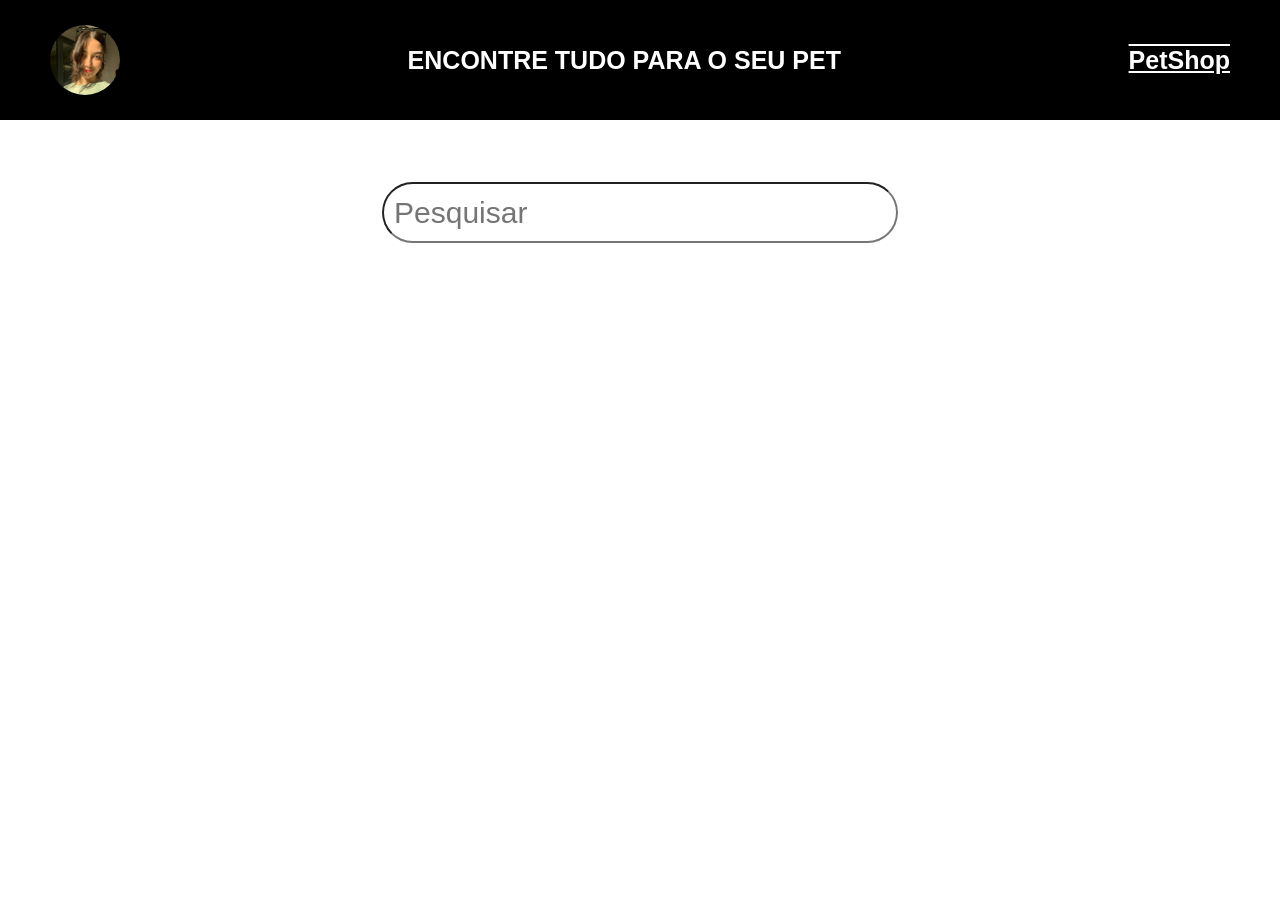
==== Aula 02/index.html @ 1515377b "Aula_02" ====
<!DOCTYPE html>
<html lang="pt-BR">

<head>
    <meta charset="UTF-8">
    <link rel="stylesheet" href="styles.css">
    <meta name="viewport" content="width=device-width, initial-scale=1.0">
    <title>PETSHOP SENAI 🐶</title>
</head>

<body>
    <div id="cabecalho">
        <img src="./Imagens/perfil.png" alt="Não foi possível carregar a imagem">
        <h1>Encontre tudo para o seu pet</h1>
        <p>PetShop</p>
    </div>

    <div class="pesquisa">
        <input type="text" placeholder="Pesquisar">
    </div>


</body>

</html>
---- Aula 02/styles.css ----
body{
    margin: 0px;
}

#cabecalho{
    display: flex;
    justify-content: space-between;
    align-content: center;
    align-items: center;
    background-color: #000000;
    color: #FFFFFF;
    height: 100px;
    padding: 10px 50px 10px 50px;
}

#cabecalho img{
    width: 70px;
    height: 70px;
    border-radius: 100%;
    cursor: pointer;
}

#cabecalho h1{
    font-family: 'Lucida Sans', 'Lucida Sans Regular', 'Lucida Grande', 'Lucida Sans Unicode', Geneva, Verdana, sans-serif;
    font-size: 25px;
    font-weight: bold;
    text-transform: uppercase;
}

#cabecalho p{
    font-family: 'Trebuchet MS', 'Lucida Sans Unicode', 'Lucida Grande', 'Lucida Sans', Arial, sans-serif;
    font-size: 25px;
    font-weight: bold;
    text-decoration: underline overline;
    cursor: pointer;
}

.pesquisa{
    display: flex;
    align-items: center;
    justify-content: center;
    height: 65px;
    padding: 10px;
    margin: 50px 0px 50px 0px;
}

.pesquisa input{
    height: 55px;
    width: 500px;
    border-radius: 50px;
    padding-left: 10px;
    font-size: 30px;
}
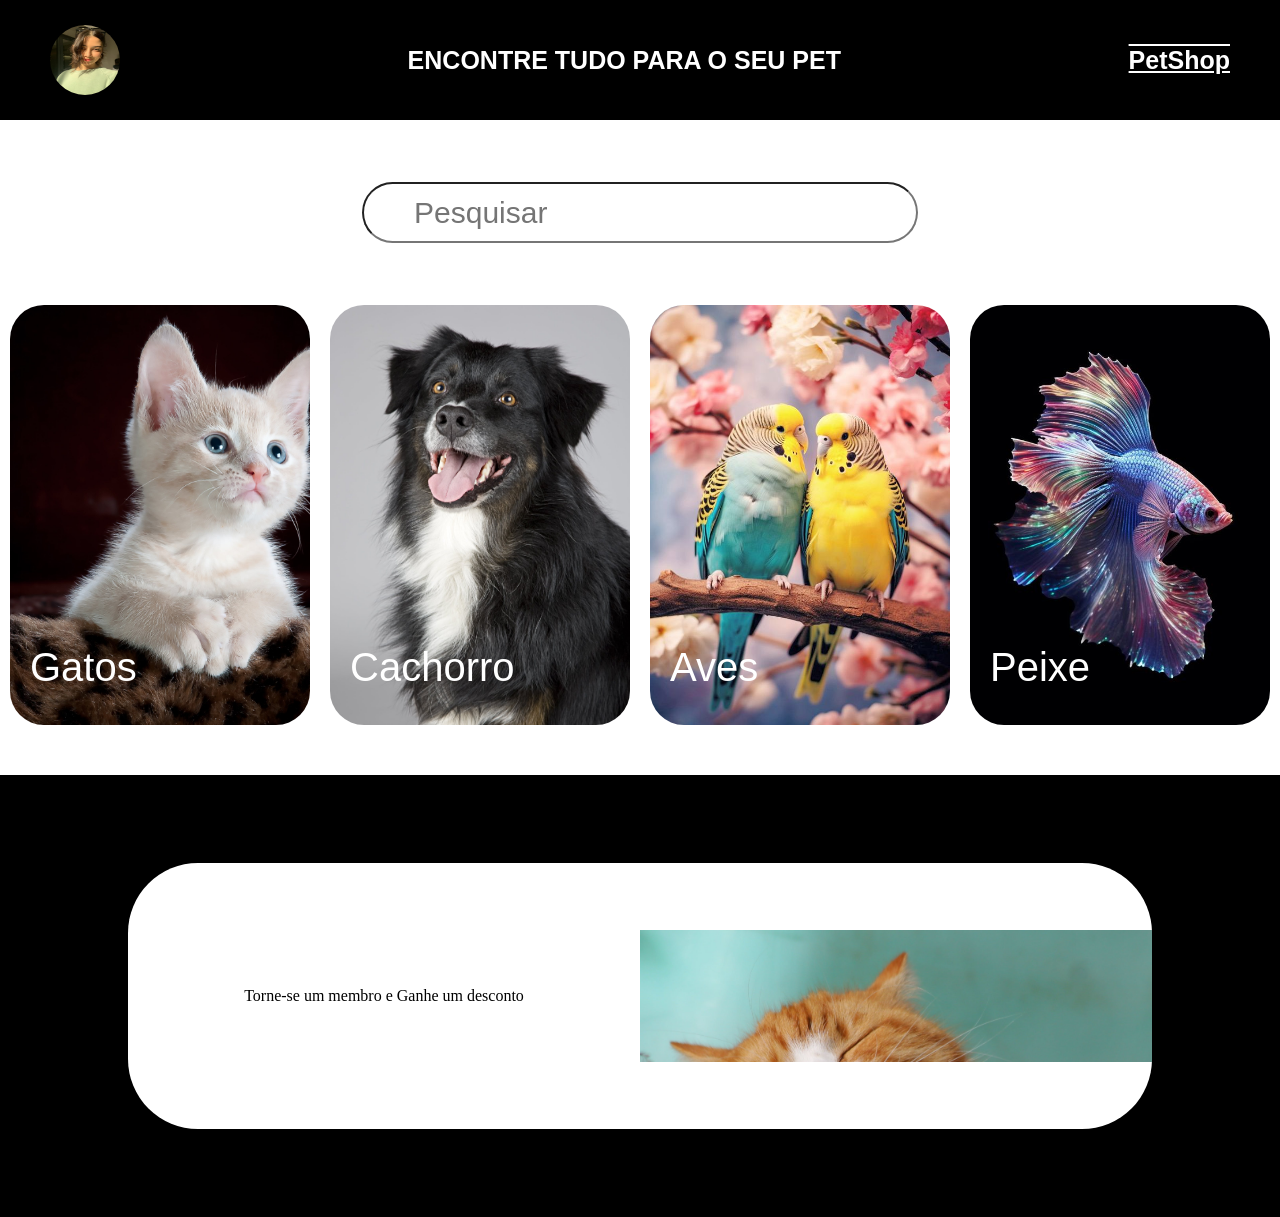
==== commit c7ee869d: "aula 02" ====
--- a/Aula 02/index.html
+++ b/Aula 02/index.html
@@ -1,25 +1,52 @@
-<!DOCTYPE html>
-<html lang="pt-BR">
-
-<head>
-    <meta charset="UTF-8">
-    <link rel="stylesheet" href="styles.css">
-    <meta name="viewport" content="width=device-width, initial-scale=1.0">
-    <title>PETSHOP SENAI 🐶</title>
-</head>
-
-<body>
-    <div id="cabecalho">
-        <img src="./Imagens/perfil.png" alt="Não foi possível carregar a imagem">
-        <h1>Encontre tudo para o seu pet</h1>
-        <p>PetShop</p>
-    </div>
-
-    <div class="pesquisa">
-        <input type="text" placeholder="Pesquisar">
-    </div>
-
-
-</body>
-
+<!DOCTYPE html>
+<html lang="pt-BR">
+
+<head>
+    <meta charset="UTF-8">
+    <link rel="stylesheet" href="styles.css">
+    <meta name="viewport" content="width=device-width, initial-scale=1.0">
+    <title>PETSHOP SENAI 🐶</title>
+</head>
+
+<body>
+    <div id="cabecalho">
+        <img src="./Imagens/perfil.png" alt="Não foi possível carregar a imagem">
+        <h1>Encontre tudo para o seu pet</h1>
+        <p>PetShop</p>
+    </div>
+
+    <div class="pesquisa">
+        <input type="text" placeholder="Pesquisar">
+    </div>
+
+    <div class="card-grupo">
+        <div style="background-image: url(./Imagens/gato.jpg);" class="card-pet">
+            <p>Gatos</p>
+        </div>
+
+        <div style="background-image: url(./Imagens/cachorro.jpg);" class="card-pet">
+            <p>Cachorro</p>
+        </div>
+
+        <div style="background-image: url(./Imagens/aves.png);" class="card-pet">
+            <p>Aves</p>
+        </div>
+
+        <div style="background-image: url(./Imagens/peixe.png);" class="card-pet">
+            <p>Peixe</p>
+        </div>
+    </div>
+
+    <div class="grupo-membros">
+        <div class="card-membros">
+            <div class="card-esquerdo"></div>
+            <p>
+                Torne-se um membro e Ganhe um desconto
+            </p>
+            <div class="card-direito"></div>
+        </div>
+    </div>
+
+</body>
+
 </html>
--- a/Aula 02/styles.css
+++ b/Aula 02/styles.css
@@ -1,53 +1,119 @@
-body{
-    margin: 0px;
-}
-
-#cabecalho{
-    display: flex;
-    justify-content: space-between;
-    align-content: center;
-    align-items: center;
-    background-color: #000000;
-    color: #FFFFFF;
-    height: 100px;
-    padding: 10px 50px 10px 50px;
-}
-
-#cabecalho img{
-    width: 70px;
-    height: 70px;
-    border-radius: 100%;
-    cursor: pointer;
-}
-
-#cabecalho h1{
-    font-family: 'Lucida Sans', 'Lucida Sans Regular', 'Lucida Grande', 'Lucida Sans Unicode', Geneva, Verdana, sans-serif;
-    font-size: 25px;
-    font-weight: bold;
-    text-transform: uppercase;
-}
-
-#cabecalho p{
-    font-family: 'Trebuchet MS', 'Lucida Sans Unicode', 'Lucida Grande', 'Lucida Sans', Arial, sans-serif;
-    font-size: 25px;
-    font-weight: bold;
-    text-decoration: underline overline;
-    cursor: pointer;
-}
-
-.pesquisa{
-    display: flex;
-    align-items: center;
-    justify-content: center;
-    height: 65px;
-    padding: 10px;
-    margin: 50px 0px 50px 0px;
-}
-
-.pesquisa input{
-    height: 55px;
-    width: 500px;
-    border-radius: 50px;
-    padding-left: 10px;
-    font-size: 30px;
-}   +body {
+    margin: 0px;
+}
+
+#cabecalho {
+    display: flex;
+    justify-content: space-between;
+    align-content: center;
+    align-items: center;
+    background-color: #000000;
+    color: #FFFFFF;
+    height: 100px;
+    padding: 10px 50px 10px 50px;
+}
+
+#cabecalho img {
+    width: 70px;
+    height: 70px;
+    border-radius: 100%;
+    cursor: pointer;
+}
+
+#cabecalho h1 {
+    font-family: 'Lucida Sans', 'Lucida Sans Regular', 'Lucida Grande', 'Lucida Sans Unicode', Geneva, Verdana, sans-serif;
+    font-size: 25px;
+    font-weight: bold;
+    text-transform: uppercase;
+}
+
+#cabecalho p {
+    font-family: 'Trebuchet MS', 'Lucida Sans Unicode', 'Lucida Grande', 'Lucida Sans', Arial, sans-serif;
+    font-size: 25px;
+    font-weight: bold;
+    text-decoration: underline overline;
+    cursor: pointer;
+}
+
+.pesquisa {
+    display: flex;
+    align-items: center;
+    justify-content: center;
+    height: 65px;
+    padding: 10px;
+    margin: 50px 0px 50px 0px;
+}
+
+.pesquisa input {
+    height: 55px;
+    width: 500px;
+    border-radius: 50px;
+    padding-left: 50px;
+    font-size: 30px;
+}
+
+
+.titulo-card p {
+    font-family: 'Lucida Sans', 'Lucida Sans Regular', 'Lucida Grande', 'Lucida Sans Unicode', Geneva, Verdana, sans-serif;
+    font-size: 23px;
+    margin: 140px;
+}
+
+.card-grupo {
+    display: flex;
+    justify-content: space-around;
+    margin: 50px 0px 50px 0px;
+}
+
+.card-pet {
+    width: 300px;
+    height: 420px;
+    border-radius: 34px;
+    background-size: cover;
+    transition-duration: 0.1s;
+    transition-delay: 0.1s;
+}
+
+.card-pet:hover {
+    box-shadow: 17px 11px 45px -2px gray;
+    transition-duration: 0.1s;
+    transition-delay: 0.1s;
+}
+
+.card-pet p {
+    font-family: 'Lucida Sans', 'Lucida Sans Regular', 'Lucida Grande', 'Lucida Sans Unicode', Geneva, Verdana, sans-serif;
+    font-size: 40px;
+    color: #FFFFFF;
+    margin-left: 20px;
+    padding-top: 300px;
+}
+
+.grupo-membros {
+    display: flex;
+    align-items: center;
+    justify-content: center;
+    height: 442px;
+    width: 100%;
+    background-color: #000000;
+}
+
+.card-membros {
+    display: flex;
+    justify-content: space-between;
+    align-items: center;
+    height: 60%;
+    width: 80%;
+    background-color: #FFFFFF;
+    border-radius: 70px;
+}
+
+.card-esquerdo {
+    background-color: aqua;
+}
+
+.card-direito {
+    height: 50%;
+    width: 50%;
+    background-image: url(Imagens/gato\ laranja.jpg);
+    background-size: cover;
+}
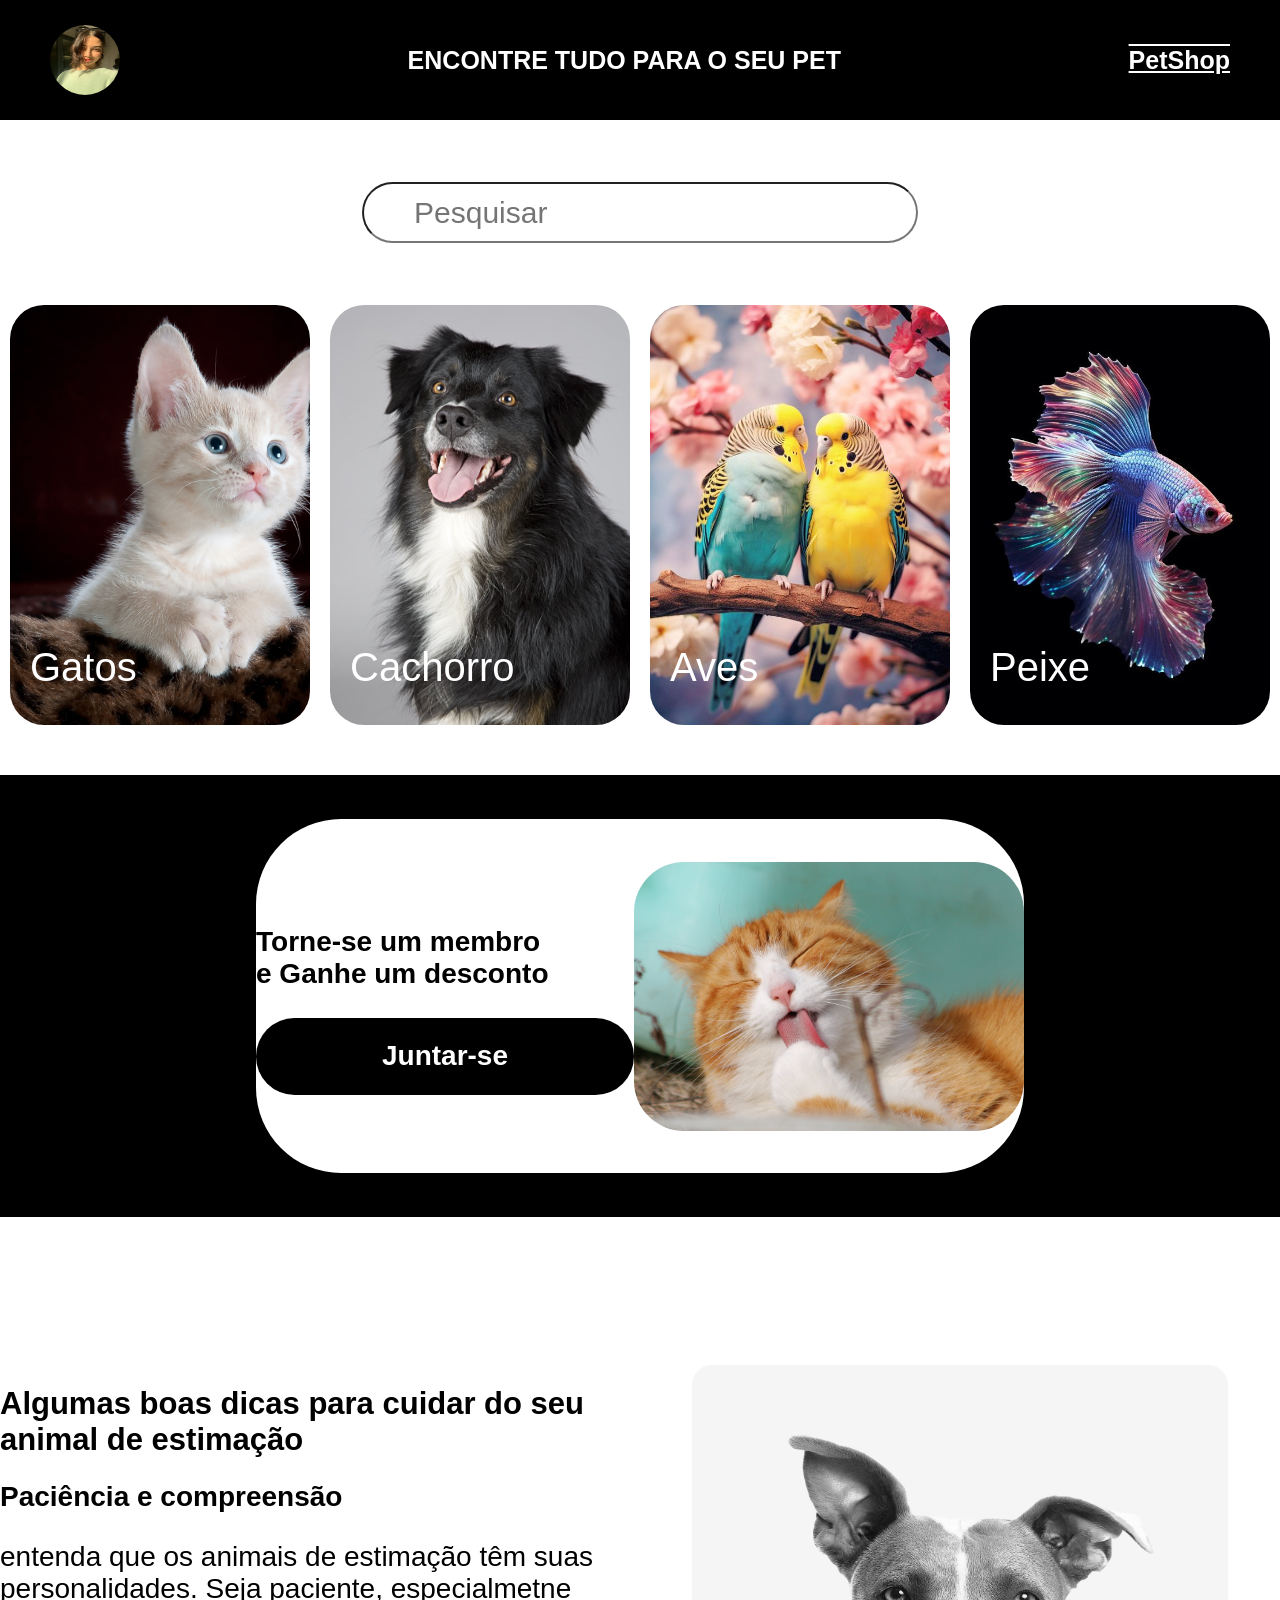
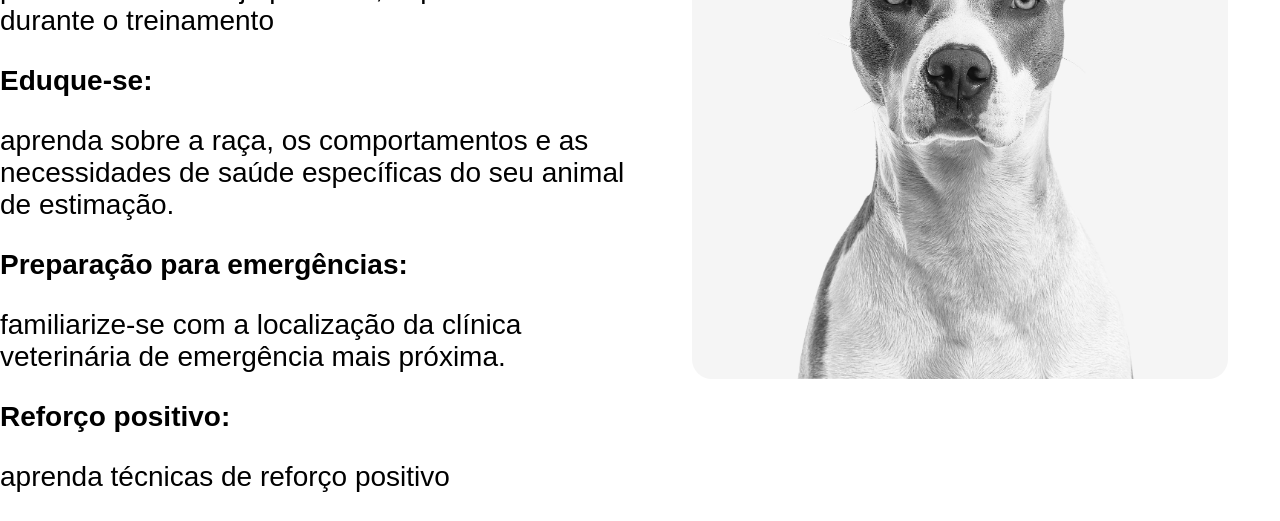
==== commit 5efe59a3: "aula 02" ====
--- a/Aula 02/index.html
+++ b/Aula 02/index.html
@@ -39,11 +39,38 @@
 
     <div class="grupo-membros">
         <div class="card-membros">
-            <div class="card-esquerdo"></div>
-            <p>
-                Torne-se um membro e Ganhe um desconto
-            </p>
+            <div class="card-esquerdo">
+                <p>
+                    Torne-se um membro <br> e Ganhe um desconto
+                </p>
+
+                <div class="botao-card">
+                    <p> Juntar-se </p>
+                </div>
+            </div>
             <div class="card-direito"></div>
+        </div>
+    </div>
+
+    <div class="grupo-dicas">
+
+        <div class="card-esquerdadicas">
+            <h1>Algumas boas dicas para cuidar do seu animal de estimação</h1>
+            <h2>Paciência e compreensão</h2>
+            <p>entenda que os animais de estimação têm suas personalidades. Seja paciente, especialmetne durante o
+                treinamento</p>
+            <h2>Eduque-se:</h2>
+            <p>aprenda sobre a raça, os comportamentos e as necessidades de saúde específicas do seu animal de
+                estimação.</p>
+            <h2>Preparação para emergências:</h2>
+            <p>familiarize-se com a localização da clínica veterinária de emergência mais próxima.</p>
+            <h2>Reforço positivo:</h2>
+            <p>aprenda técnicas de reforço positivo</p>
+        </div>
+
+
+        <div class="card-direitadicas">
+            <img src="./Imagens/chachorro 2.jpg" alt="">
         </div>
     </div>
 
--- a/Aula 02/styles.css
+++ b/Aula 02/styles.css
@@ -99,21 +99,67 @@
 
 .card-membros {
     display: flex;
-    justify-content: space-between;
+    justify-content: space-around;
     align-items: center;
-    height: 60%;
-    width: 80%;
+    height: 80%;
+    width: 60%;
     background-color: #FFFFFF;
-    border-radius: 70px;
+    border-radius: 85px;
 }
 
 .card-esquerdo {
-    background-color: aqua;
+    font-size: 34px;
+    font-family: 'Lucida Sans', 'Lucida Sans Regular', 'Lucida Grande', 'Lucida Sans Unicode', Geneva, Verdana, sans-serif;
+    font-weight: bold;
 }
 
 .card-direito {
-    height: 50%;
-    width: 50%;
+    height: 269px;
+    width: 404px;
     background-image: url(Imagens/gato\ laranja.jpg);
     background-size: cover;
+    border-radius: 50px;
+}
+
+.botao-card {
+    display: flex;
+    align-items: center;
+    justify-content: center;
+    background-color: #000000;
+    height: 77px;
+    width: 378px;
+    border-radius: 70px;
+    color: #FFFFFF;
+}
+
+.grupo-dicas {
+    display: flex;
+    justify-content: center;
+    margin-top: 148px;
+}
+
+.card-esquerdadicas{
+    width: 50%;
+}
+
+.card-esquerdadicas h1{
+    font-size: 31px;
+    font-family: 'Lucida Sans', 'Lucida Sans Regular', 'Lucida Grande', 'Lucida Sans Unicode', Geneva, Verdana, sans-serif;
+    font-weight: bold;
+}
+
+.card-esquerdadicas h2, p{
+    font-size: 28px;
+    font-family: 'Lucida Sans', 'Lucida Sans Regular', 'Lucida Grande', 'Lucida Sans Unicode', Geneva, Verdana, sans-serif;
+}
+
+.card-direitadicas{
+    width: 50%;
+    display: flex;
+    justify-content: center;
+}
+
+.card-direitadicas img{
+    height: 614px;
+    border-radius: 20px;
 }
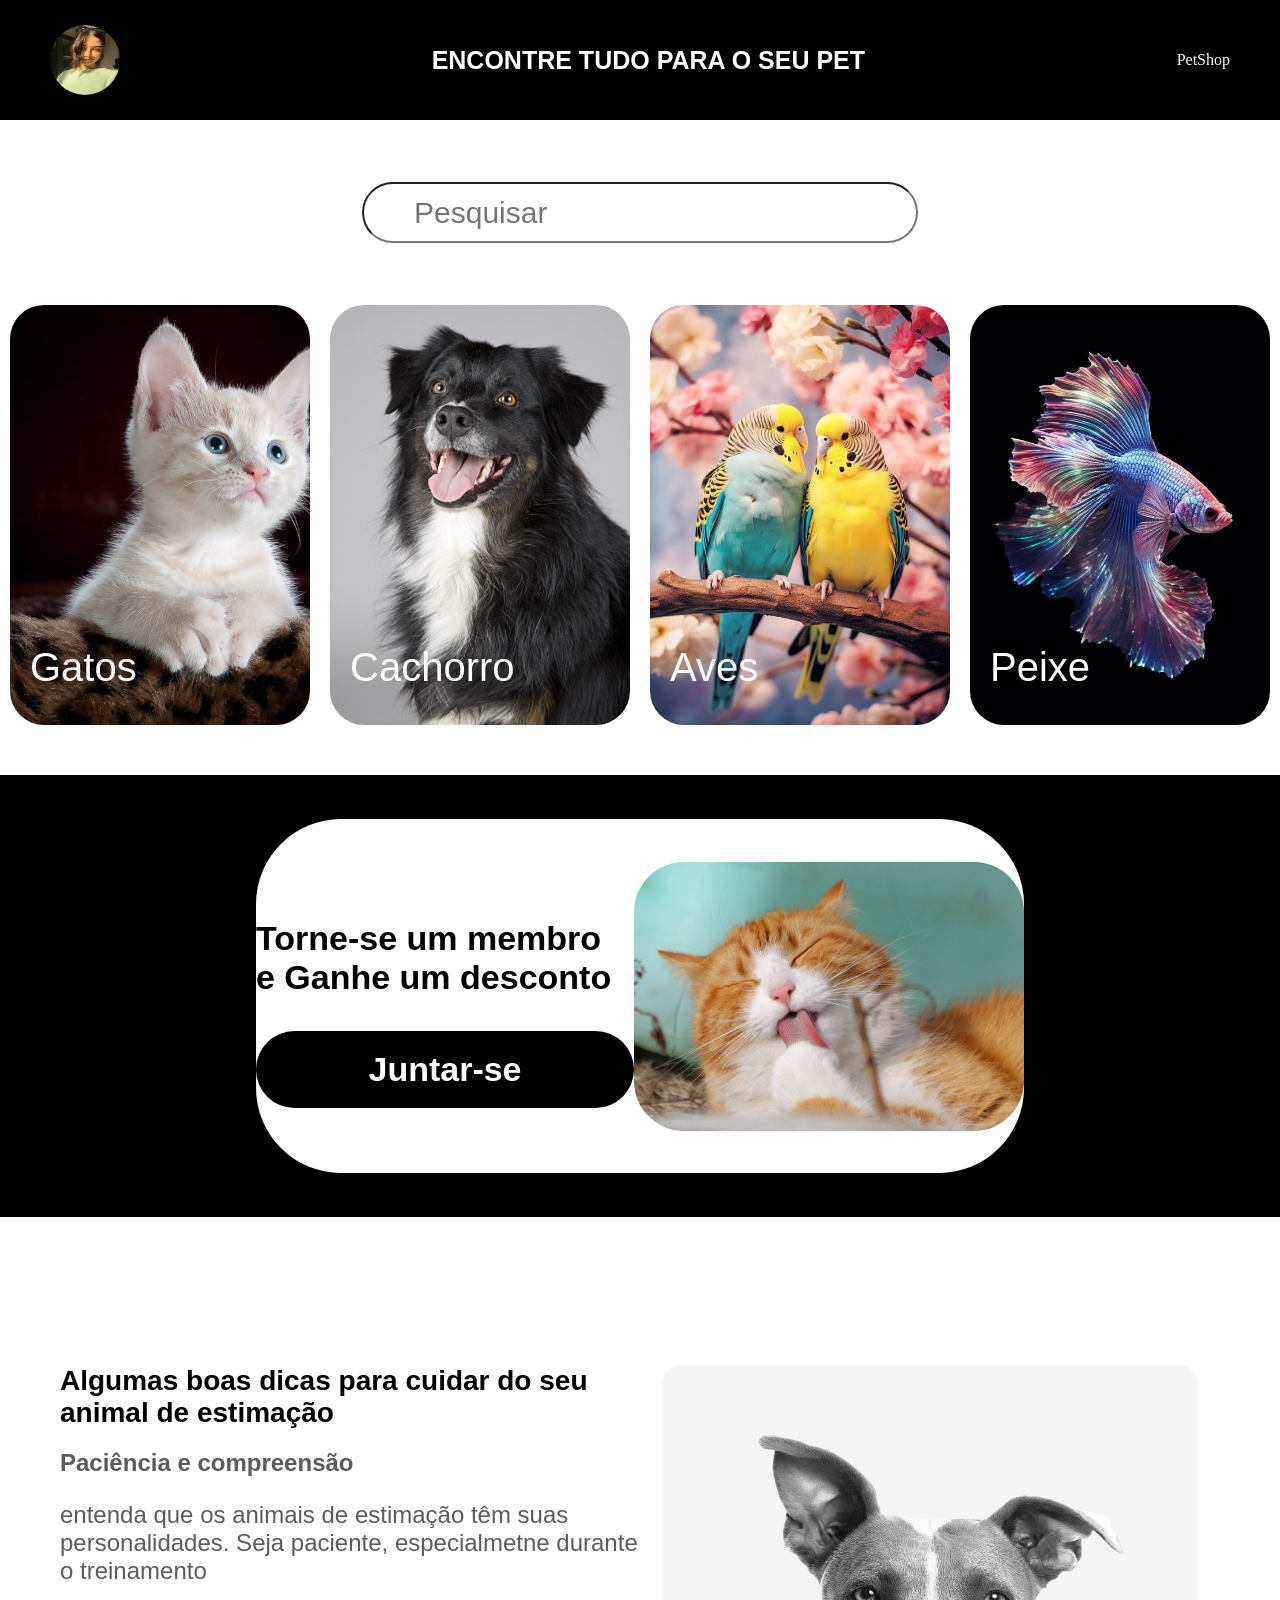
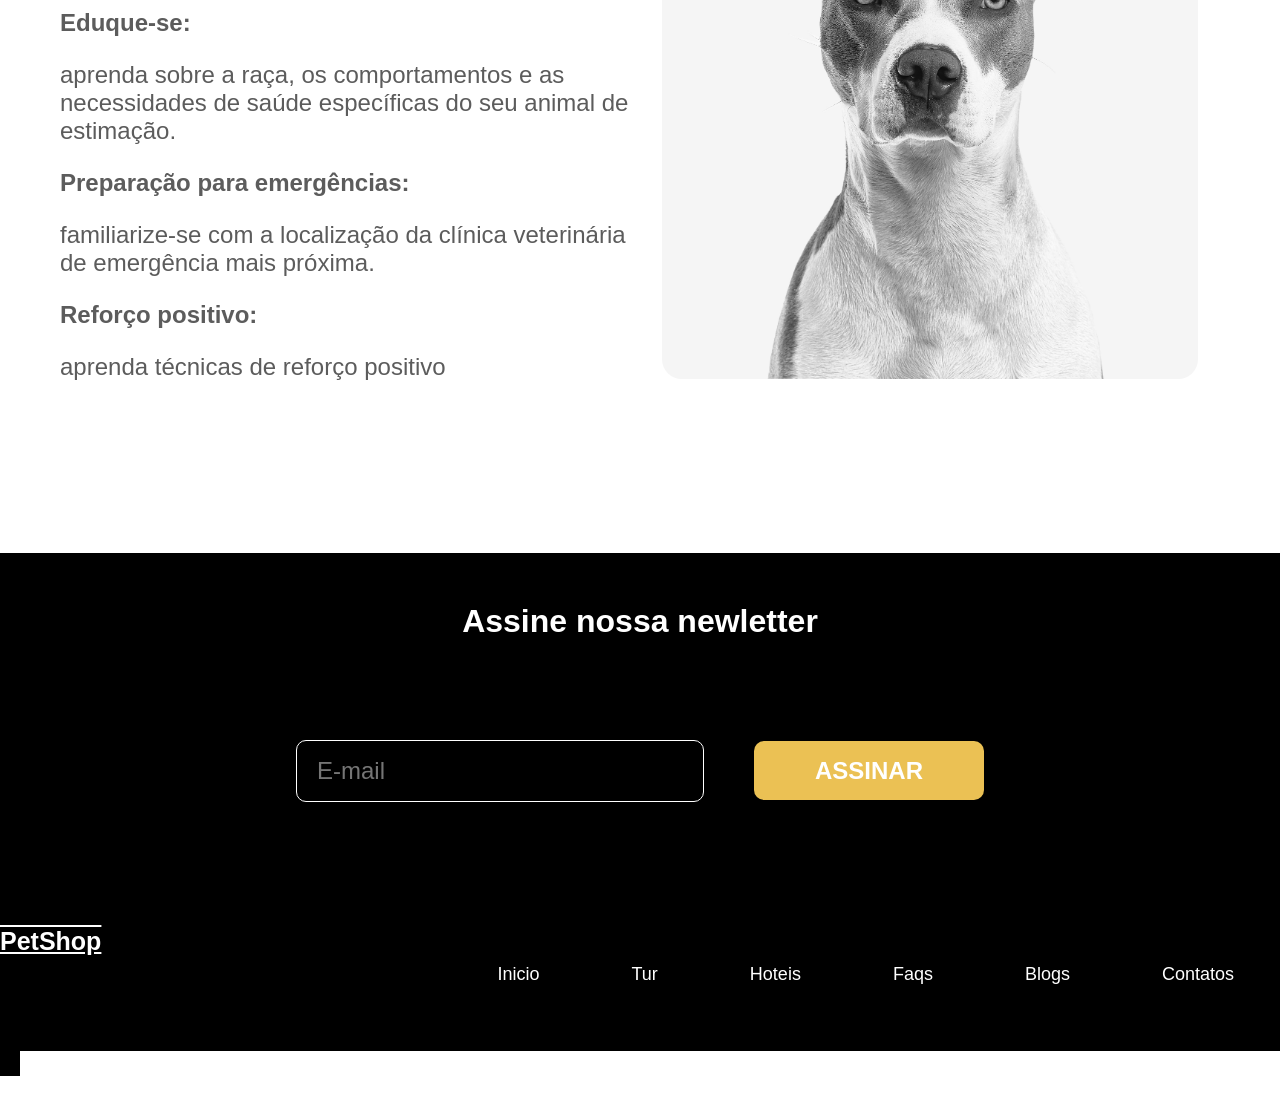
==== commit 598b2863: "aula 02 continuação projeto PetShop" ====
--- a/Aula 02/index.html
+++ b/Aula 02/index.html
@@ -74,6 +74,38 @@
         </div>
     </div>
 
+    <div class="rodape">
+        <div class="rodape-titulo">
+            <h1> Assine nossa newletter</h1>
+        </div>
+        <div class="rodape-pesquisa">
+
+            <input type="text" placeholder="E-mail">
+            <div class="botao-assinar">
+                <p> Assinar </p>
+            </div>
+        </div>
+        <div class="rodape-menu">
+            <div class="rodape-grupo-menu">
+                <div class="grupo-logo">
+                    <p id="logo"> PetShop </p>
+                </div>
+                <div class="grupo-itens">
+                    <ul>
+                        <li> Inicio </li>
+                        <li> Tur </li>
+                        <li> Hoteis </li>
+                        <li> Faqs </li>
+                        <li> Blogs</li>
+                        <li> Contatos </li>
+                    </ul>
+                </div>
+            </div>
+            <div class="rodape-linha"></div>
+        </div>
+        <div class="rodape-sociais"></div>
+    </div>
+
 </body>
 
 </html>
--- a/Aula 02/styles.css
+++ b/Aula 02/styles.css
@@ -27,12 +27,13 @@
     text-transform: uppercase;
 }
 
-#cabecalho p {
+#logo{
     font-family: 'Trebuchet MS', 'Lucida Sans Unicode', 'Lucida Grande', 'Lucida Sans', Arial, sans-serif;
     font-size: 25px;
     font-weight: bold;
     text-decoration: underline overline;
     cursor: pointer;
+    color: #FFFFFF;
 }
 
 .pesquisa {
@@ -136,30 +137,117 @@
     display: flex;
     justify-content: center;
     margin-top: 148px;
-}
-
-.card-esquerdadicas{
+    margin: 148px 60px 148px 60px;
+}
+
+.card-esquerdadicas {
     width: 50%;
-}
-
-.card-esquerdadicas h1{
-    font-size: 31px;
-    font-family: 'Lucida Sans', 'Lucida Sans Regular', 'Lucida Grande', 'Lucida Sans Unicode', Geneva, Verdana, sans-serif;
-    font-weight: bold;
-}
-
-.card-esquerdadicas h2, p{
+    font-family: 'Lucida Sans', 'Lucida Sans Regular', 'Lucida Grande', 'Lucida Sans Unicode', Geneva, Verdana, sans-serif;
+}
+
+.card-esquerdadicas h1 {
     font-size: 28px;
-    font-family: 'Lucida Sans', 'Lucida Sans Regular', 'Lucida Grande', 'Lucida Sans Unicode', Geneva, Verdana, sans-serif;
-}
-
-.card-direitadicas{
+    font-weight: bold;
+    margin-block-start: 0px;
+}
+
+.card-esquerdadicas h2,
+.card-esquerdadicas p {
+    font-size: 24px;
+    color: #5C5C5C;
+}
+
+.card-direitadicas {
     width: 50%;
     display: flex;
     justify-content: center;
-}
-
-.card-direitadicas img{
+    text-align: center;
+}
+
+.card-direitadicas img {
     height: 614px;
     border-radius: 20px;
-}+}
+
+.rodape {
+    background-color: #000000;
+}
+
+.rodape-titulo {
+    text-align: center;
+    margin: 50px 0px 50px 0px;
+}
+
+.rodape-titulo h1 {
+    color: #FFFFFF;
+    font-family: 'Lucida Sans', 'Lucida Sans Regular', 'Lucida Grande', 'Lucida Sans Unicode', Geneva, Verdana, sans-serif;
+    padding: 50px 0px 50px 0px;
+}
+
+.rodape-pesquisa{
+    display: flex;
+    justify-content: center;
+    align-items: center;
+}
+
+.rodape-pesquisa input{
+    height: 58px;
+    width: 384px;
+    background-color: #000000;
+    border: 1px solid #FFFFFF;
+    outline: none;
+    border-radius: 10px;
+    color: #C4C4C4;
+    font-size: 24px;
+    padding-left: 20px;
+}
+
+.botao-assinar{
+    display: flex;
+    justify-content: center;
+    align-items: center;
+    height: 59px;
+    width: 230px;
+    background-color: #EBC154;
+    border-radius: 10px;
+    margin-left: 50px;
+    cursor: pointer;
+}
+
+.botao-assinar p{
+    font-size: 24px;
+    color: #FFFFFF;
+    font-family: 'Lucida Sans', 'Lucida Sans Regular', 'Lucida Grande', 'Lucida Sans Unicode', Geneva, Verdana, sans-serif;
+    font-weight: bold;
+    text-transform: uppercase;
+}
+
+.rodape-menu{
+    margin-top: 100px;
+}
+
+.rodape-grupo-menu{
+    display: flex;
+    color: #FFFFFF;
+    justify-content: space-between;
+}
+
+.grupo-itens ul{
+    display: flex;
+    margin-bottom: 0px;
+}
+
+.grupo-itens li{
+    margin: 46px;
+    font-size: 18px;
+    font-family: 'Lucida Sans', 'Lucida Sans Regular', 'Lucida Grande', 'Lucida Sans Unicode', Geneva, Verdana, sans-serif;
+    list-style: none;
+    cursor: pointer;
+}
+
+.rodape-linha{
+    margin: 20px;
+    height: 25px;
+    width: 100%;
+    background-color: #FFFFFF;
+}
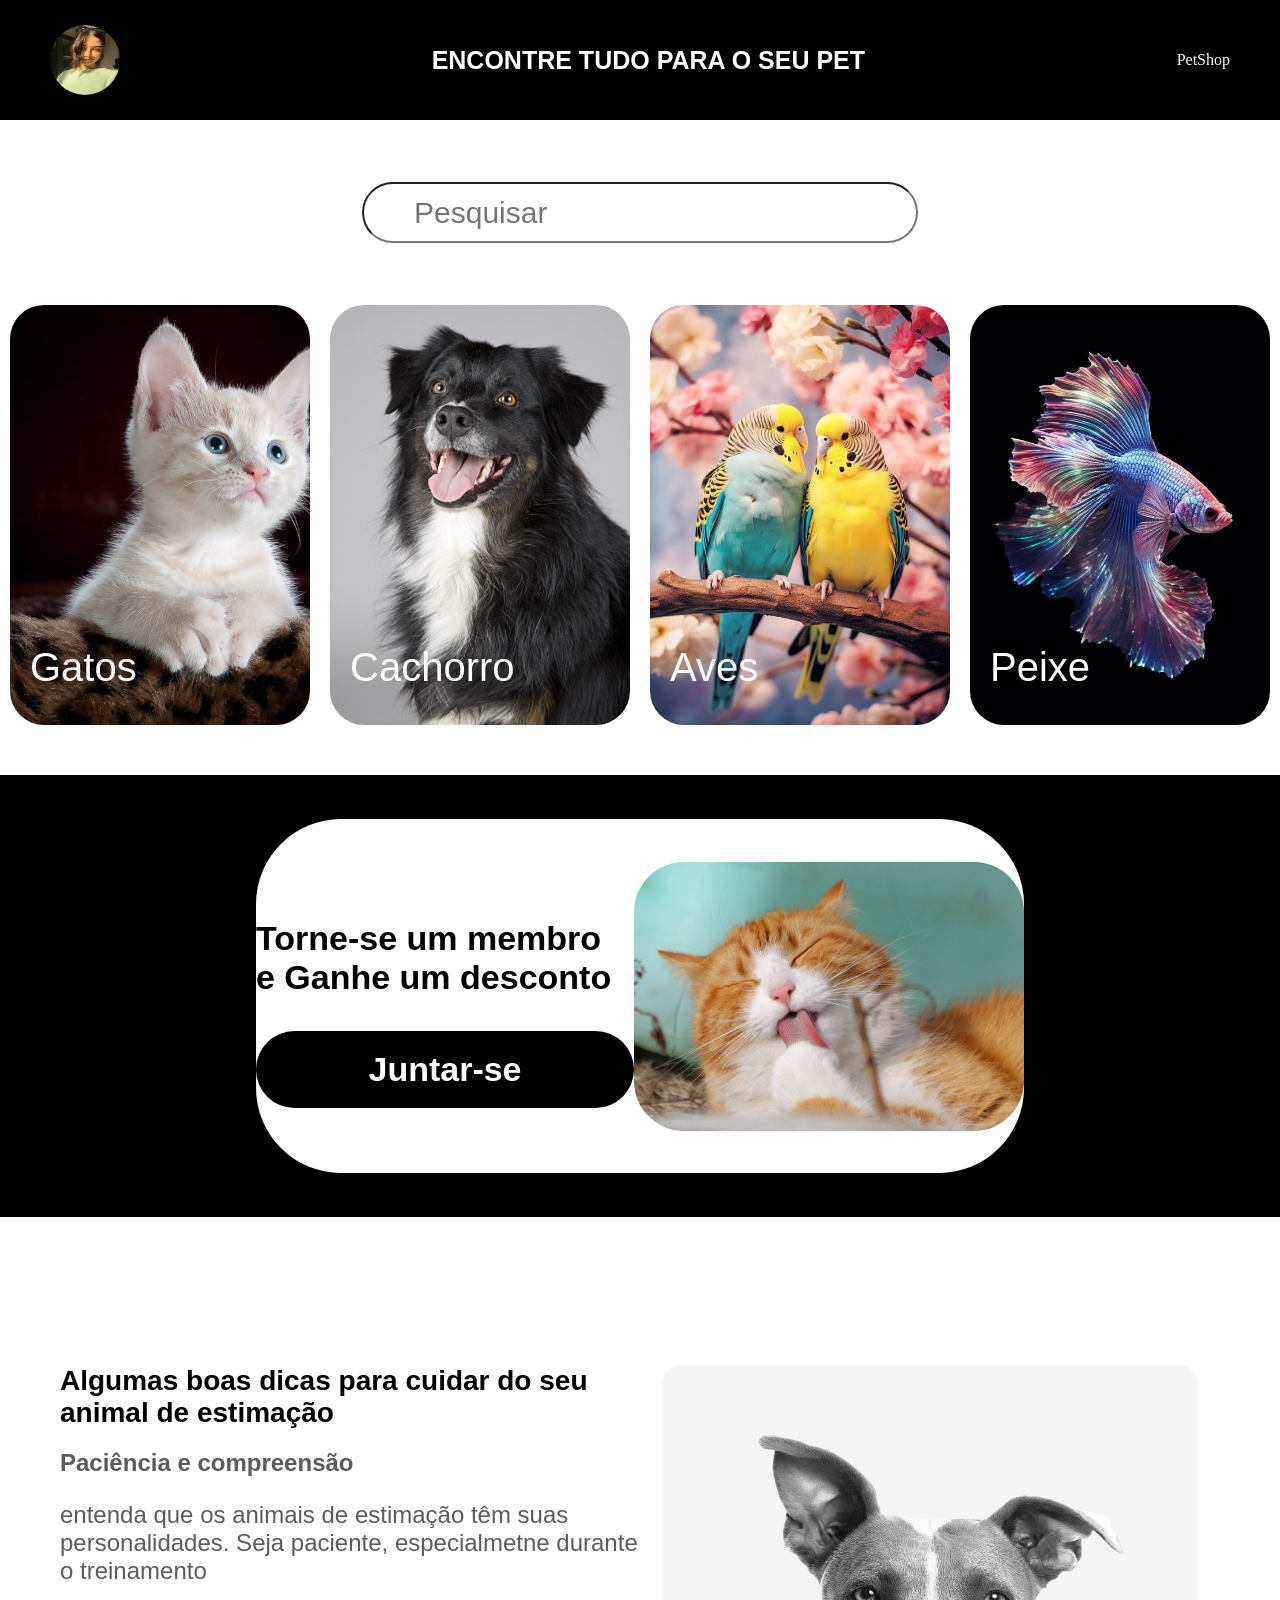
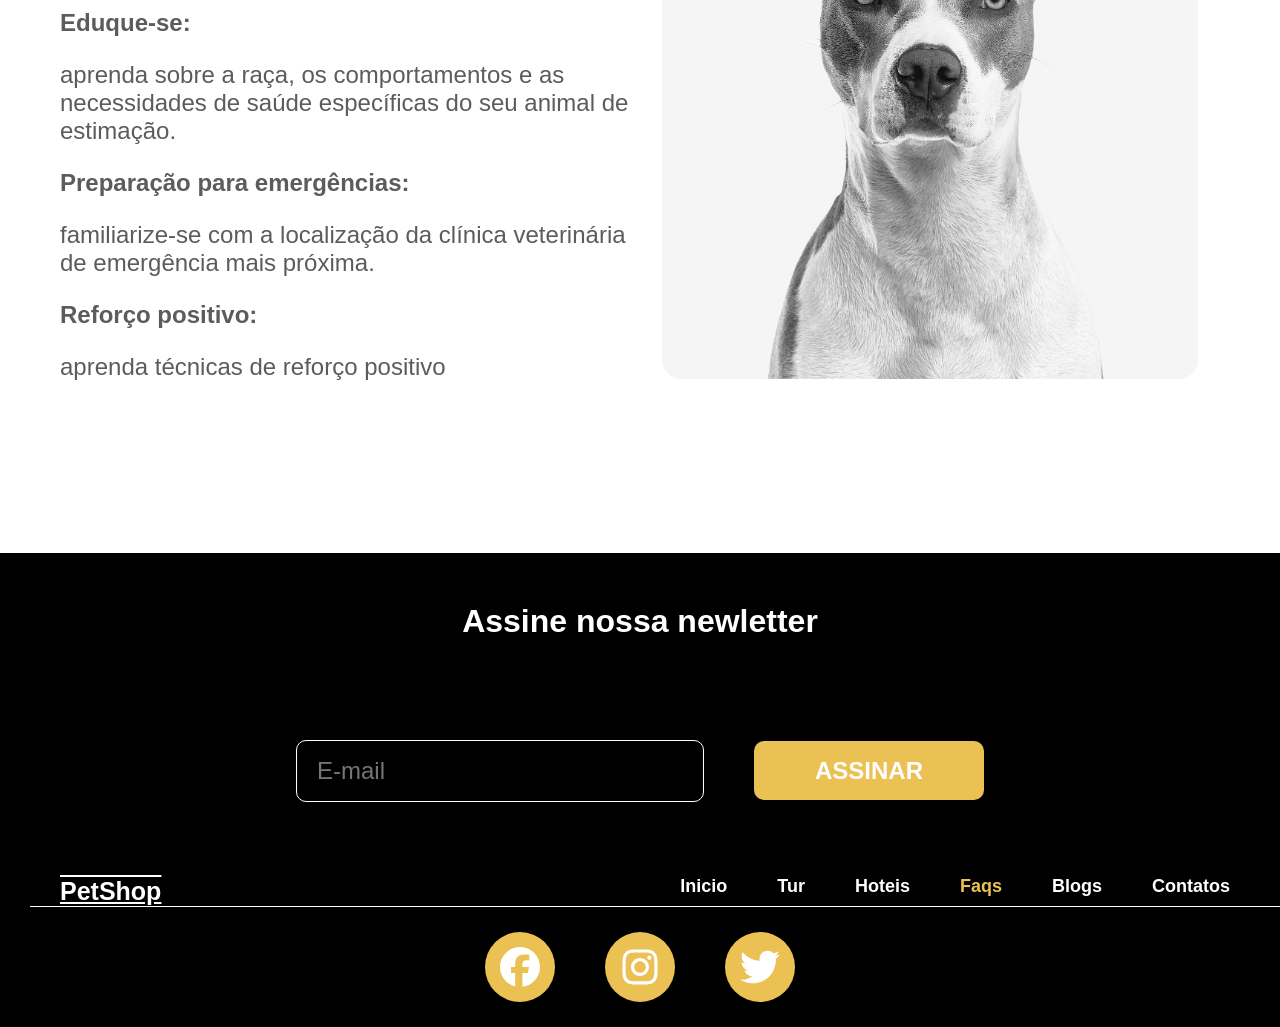
==== commit e8ac082c: "fim do petshop" ====
--- a/Aula 02/index.html
+++ b/Aula 02/index.html
@@ -95,7 +95,7 @@
                         <li> Inicio </li>
                         <li> Tur </li>
                         <li> Hoteis </li>
-                        <li> Faqs </li>
+                        <li class="grupo-item-selecionado"> Faqs </li>
                         <li> Blogs</li>
                         <li> Contatos </li>
                     </ul>
@@ -103,7 +103,26 @@
             </div>
             <div class="rodape-linha"></div>
         </div>
-        <div class="rodape-sociais"></div>
+        <div class="rodape-sociais">
+            <div class="icone">
+                <svg xmlns="http://www.w3.org/2000/svg" viewBox="0 0 640 640">
+                    <path
+                        d="M576 320C576 178.6 461.4 64 320 64C178.6 64 64 178.6 64 320C64 440 146.7 540.8 258.2 568.5L258.2 398.2L205.4 398.2L205.4 320L258.2 320L258.2 286.3C258.2 199.2 297.6 158.8 383.2 158.8C399.4 158.8 427.4 162 438.9 165.2L438.9 236C432.9 235.4 422.4 235 409.3 235C367.3 235 351.1 250.9 351.1 292.2L351.1 320L434.7 320L420.3 398.2L351 398.2L351 574.1C477.8 558.8 576 450.9 576 320z" />
+                </svg>
+            </div>
+            <div class="icone">
+                <svg xmlns="http://www.w3.org/2000/svg" viewBox="0 0 640 640">
+                    <path
+                        d="M320.3 205C256.8 204.8 205.2 256.2 205 319.7C204.8 383.2 256.2 434.8 319.7 435C383.2 435.2 434.8 383.8 435 320.3C435.2 256.8 383.8 205.2 320.3 205zM319.7 245.4C360.9 245.2 394.4 278.5 394.6 319.7C394.8 360.9 361.5 394.4 320.3 394.6C279.1 394.8 245.6 361.5 245.4 320.3C245.2 279.1 278.5 245.6 319.7 245.4zM413.1 200.3C413.1 185.5 425.1 173.5 439.9 173.5C454.7 173.5 466.7 185.5 466.7 200.3C466.7 215.1 454.7 227.1 439.9 227.1C425.1 227.1 413.1 215.1 413.1 200.3zM542.8 227.5C541.1 191.6 532.9 159.8 506.6 133.6C480.4 107.4 448.6 99.2 412.7 97.4C375.7 95.3 264.8 95.3 227.8 97.4C192 99.1 160.2 107.3 133.9 133.5C107.6 159.7 99.5 191.5 97.7 227.4C95.6 264.4 95.6 375.3 97.7 412.3C99.4 448.2 107.6 480 133.9 506.2C160.2 532.4 191.9 540.6 227.8 542.4C264.8 544.5 375.7 544.5 412.7 542.4C448.6 540.7 480.4 532.5 506.6 506.2C532.8 480 541 448.2 542.8 412.3C544.9 375.3 544.9 264.5 542.8 227.5zM495 452C487.2 471.6 472.1 486.7 452.4 494.6C422.9 506.3 352.9 503.6 320.3 503.6C287.7 503.6 217.6 506.2 188.2 494.6C168.6 486.8 153.5 471.7 145.6 452C133.9 422.5 136.6 352.5 136.6 319.9C136.6 287.3 134 217.2 145.6 187.8C153.4 168.2 168.5 153.1 188.2 145.2C217.7 133.5 287.7 136.2 320.3 136.2C352.9 136.2 423 133.6 452.4 145.2C472 153 487.1 168.1 495 187.8C506.7 217.3 504 287.3 504 319.9C504 352.5 506.7 422.6 495 452z" />
+                </svg>
+            </div>
+            <div class="icone">
+                <svg xmlns="http://www.w3.org/2000/svg" viewBox="0 0 640 640">
+                    <path
+                        d="M523.4 215.7C523.7 220.2 523.7 224.8 523.7 229.3C523.7 368 418.1 527.9 225.1 527.9C165.6 527.9 110.4 510.7 64 480.8C72.4 481.8 80.6 482.1 89.3 482.1C138.4 482.1 183.5 465.5 219.6 437.3C173.5 436.3 134.8 406.1 121.5 364.5C128 365.5 134.5 366.1 141.3 366.1C150.7 366.1 160.1 364.8 168.9 362.5C120.8 352.8 84.8 310.5 84.8 259.5L84.8 258.2C98.8 266 115 270.9 132.2 271.5C103.9 252.7 85.4 220.5 85.4 184.1C85.4 164.6 90.6 146.7 99.7 131.1C151.4 194.8 229 236.4 316.1 240.9C314.5 233.1 313.5 225 313.5 216.9C313.5 159.1 360.3 112 418.4 112C448.6 112 475.9 124.7 495.1 145.1C518.8 140.6 541.6 131.8 561.7 119.8C553.9 144.2 537.3 164.6 515.6 177.6C536.7 175.3 557.2 169.5 576 161.4C561.7 182.2 543.8 200.7 523.4 215.7z" />
+                </svg>
+            </div>
+        </div>
     </div>
 
 </body>
--- a/Aula 02/styles.css
+++ b/Aula 02/styles.css
@@ -223,13 +223,28 @@
 }
 
 .rodape-menu{
-    margin-top: 100px;
+    margin-top: 50px;
+    margin-bottom: 0px;
+    margin-left: 30px;
 }
 
 .rodape-grupo-menu{
     display: flex;
     color: #FFFFFF;
     justify-content: space-between;
+    align-items: center;
+}
+
+.grupo-logo{
+    margin-left: 30px;
+}
+
+.grupo-logo p{
+    margin-block-end: 0px;
+}
+
+.grupo-itens{
+    margin-right: 50px;
 }
 
 .grupo-itens ul{
@@ -238,16 +253,66 @@
 }
 
 .grupo-itens li{
-    margin: 46px;
+    margin-left: 50px;
     font-size: 18px;
     font-family: 'Lucida Sans', 'Lucida Sans Regular', 'Lucida Grande', 'Lucida Sans Unicode', Geneva, Verdana, sans-serif;
     list-style: none;
     cursor: pointer;
+    font-weight: bolder;
+}
+
+.grupo-item-selecionado{
+    color: #EBC154;
 }
 
 .rodape-linha{
-    margin: 20px;
-    height: 25px;
+    margin-top: 0px;
+    height: 1px;
     width: 100%;
     background-color: #FFFFFF;
 }
+
+.rodape-sociais{
+    display: flex;
+    align-items: center;
+    justify-content: center;
+    margin: 50px 0px 50x 0px;
+}
+
+.icone{
+    display: flex;
+    justify-content: center;
+    align-items: center;
+    background-color: #EBC154;
+    height: 70px;
+    width: 70px;
+    border-radius: 100%;
+    fill: #FFFFFF;
+    margin: 25px;
+    cursor: pointer;
+}
+
+.icone svg{
+    width: 50px;
+    height: 50px;
+}
+
+
+.grupo-login{
+    display: flex;
+}
+
+.lado-esquerdo {
+    height: 832px;
+    width: 40%;
+    background-size: cover;
+    background-image: url('./Imagens/dog_preto.jpg');
+    text-align: center;
+}
+
+.lado-esquerdo p{
+    font-size: 34px;
+    font-family: 'Lucida Sans', 'Lucida Sans Regular', 'Lucida Grande', 'Lucida Sans Unicode', Geneva, Verdana, sans-serif;
+    color: #000000;
+    margin-top: 50px;
+}
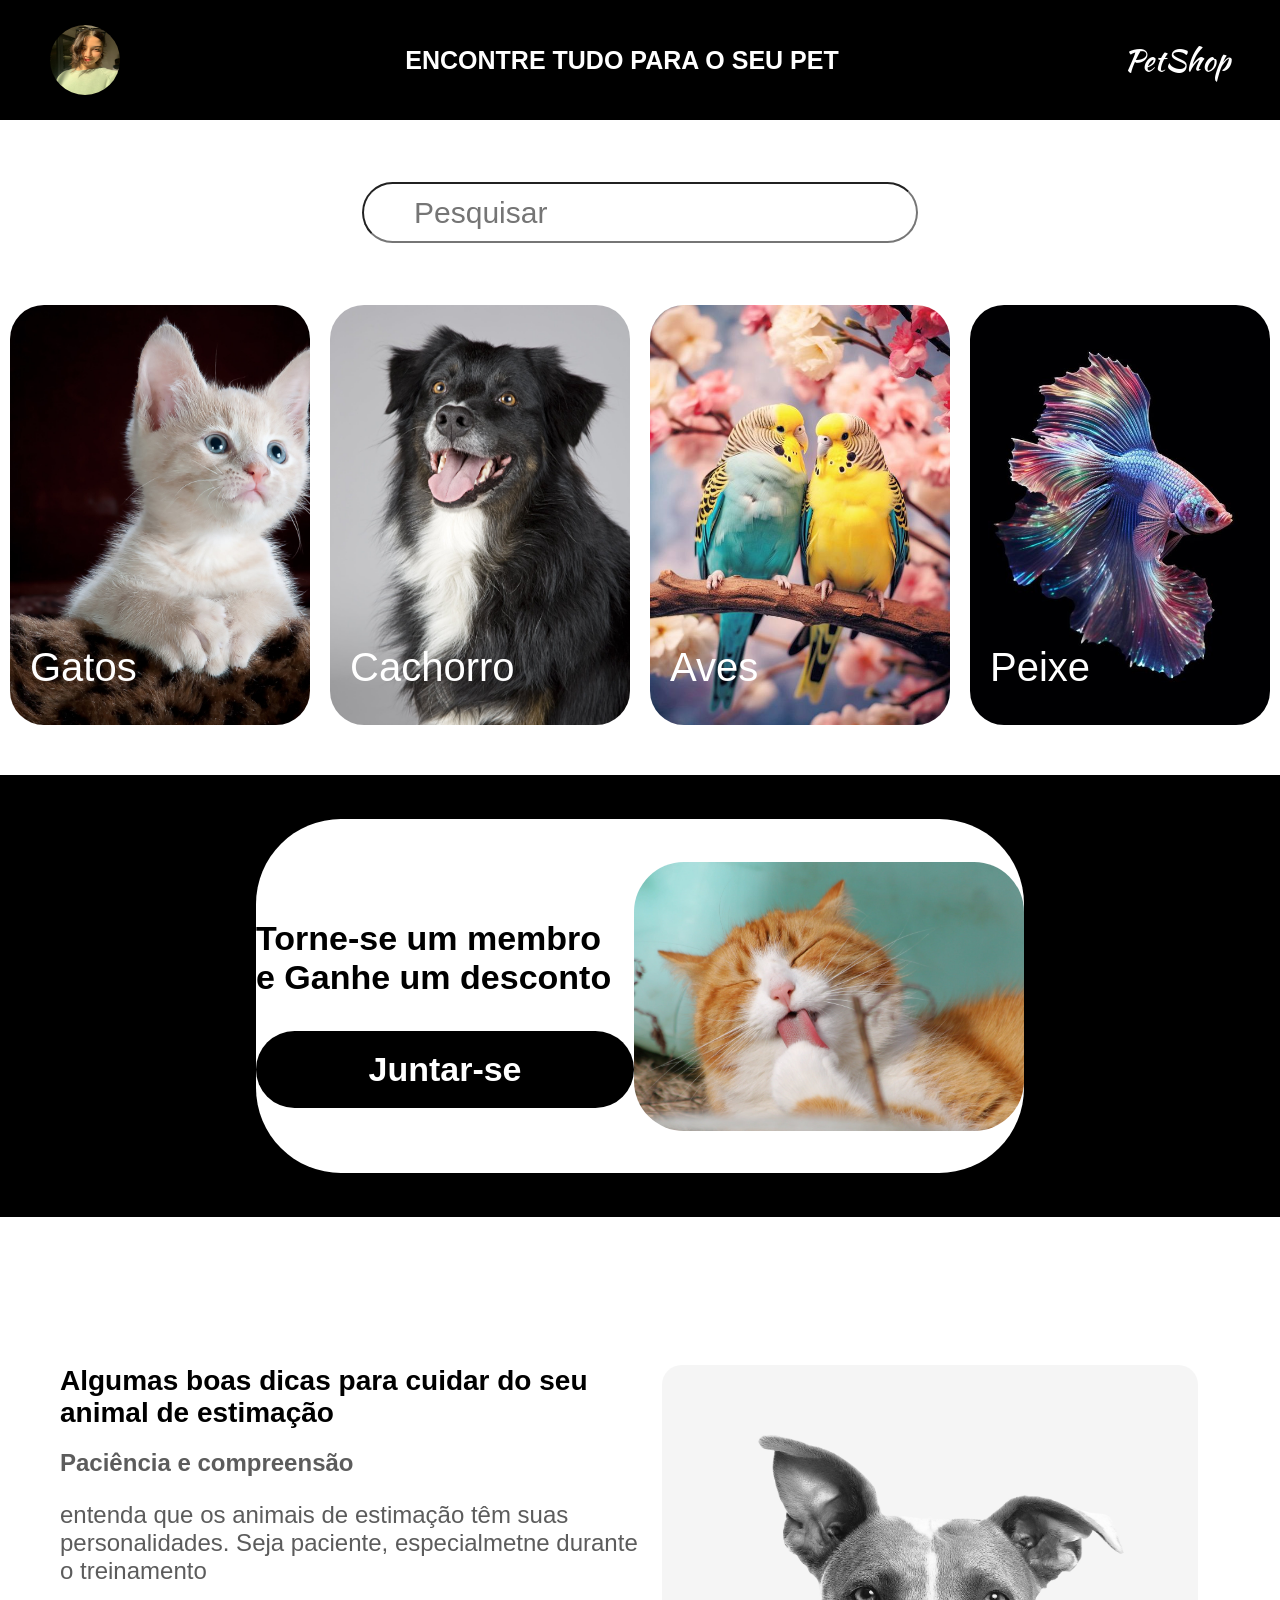
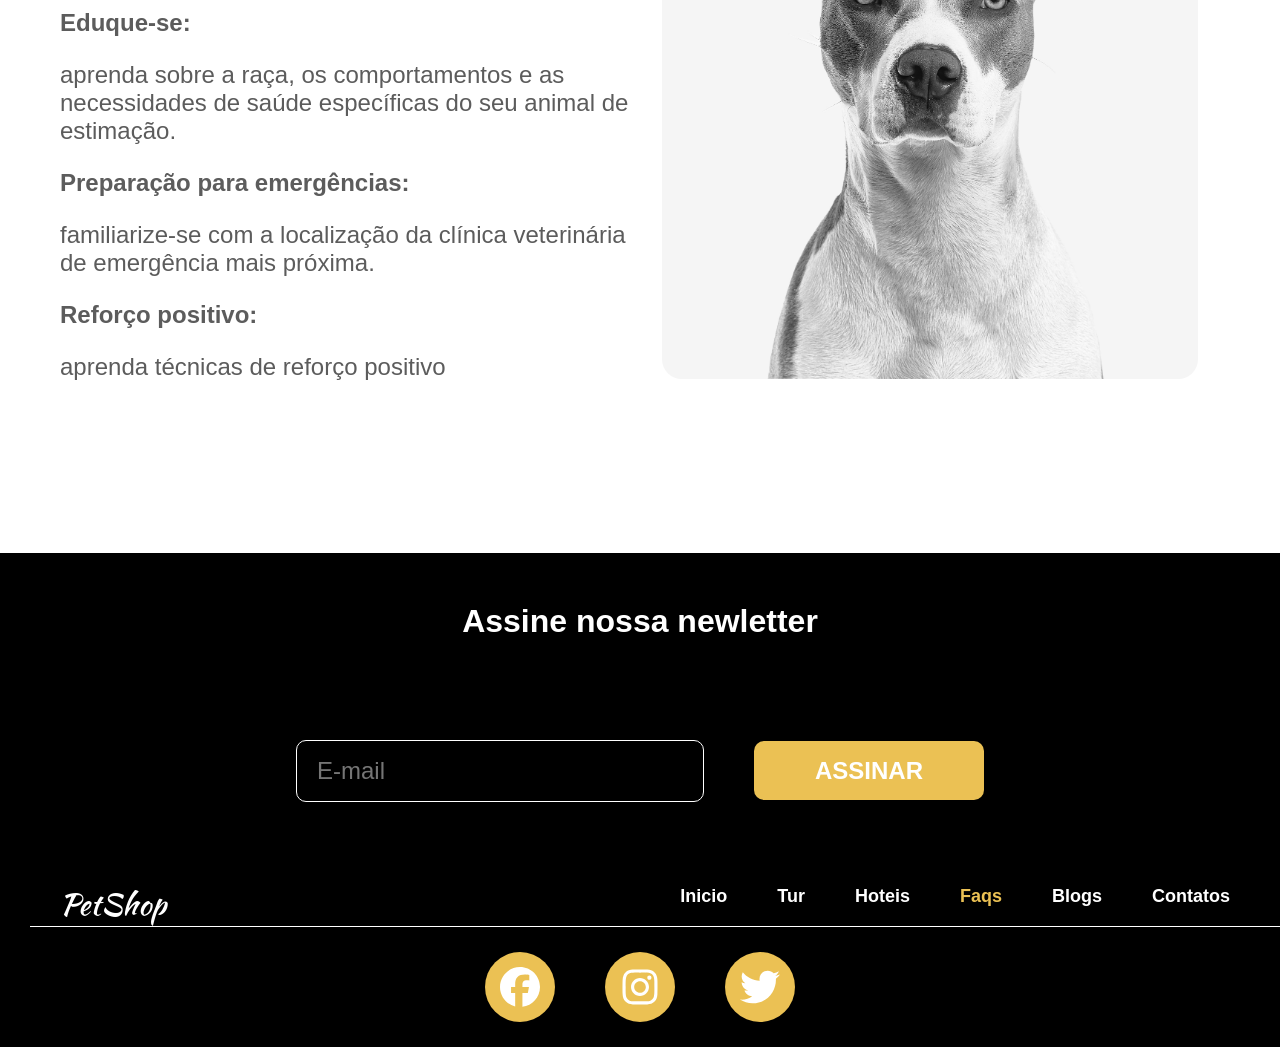
==== commit 9eb75733: "Finalização projeto" ====
--- a/Aula 02/index.html
+++ b/Aula 02/index.html
@@ -12,7 +12,7 @@
     <div id="cabecalho">
         <img src="./Imagens/perfil.png" alt="Não foi possível carregar a imagem">
         <h1>Encontre tudo para o seu pet</h1>
-        <p>PetShop</p>
+        <p id="logo">PetShop</p>
     </div>
 
     <div class="pesquisa">
--- a/Aula 02/styles.css
+++ b/Aula 02/styles.css
@@ -1,3 +1,8 @@
+@font-face{
+    font-family:'Kaushan';
+    src: url('./Fontes/Kaushan_Script/KaushanScript-Regular.ttf');
+}
+
 body {
     margin: 0px;
 }
@@ -27,11 +32,10 @@
     text-transform: uppercase;
 }
 
-#logo{
-    font-family: 'Trebuchet MS', 'Lucida Sans Unicode', 'Lucida Grande', 'Lucida Sans', Arial, sans-serif;
-    font-size: 25px;
-    font-weight: bold;
-    text-decoration: underline overline;
+#logo {
+    font-family: 'Kaushan';
+    font-size: 30px;
+    /*text-decoration: underline overline;*/
     cursor: pointer;
     color: #FFFFFF;
 }
@@ -184,13 +188,13 @@
     padding: 50px 0px 50px 0px;
 }
 
-.rodape-pesquisa{
-    display: flex;
-    justify-content: center;
-    align-items: center;
-}
-
-.rodape-pesquisa input{
+.rodape-pesquisa {
+    display: flex;
+    justify-content: center;
+    align-items: center;
+}
+
+.rodape-pesquisa input {
     height: 58px;
     width: 384px;
     background-color: #000000;
@@ -202,7 +206,7 @@
     padding-left: 20px;
 }
 
-.botao-assinar{
+.botao-assinar {
     display: flex;
     justify-content: center;
     align-items: center;
@@ -214,7 +218,7 @@
     cursor: pointer;
 }
 
-.botao-assinar p{
+.botao-assinar p {
     font-size: 24px;
     color: #FFFFFF;
     font-family: 'Lucida Sans', 'Lucida Sans Regular', 'Lucida Grande', 'Lucida Sans Unicode', Geneva, Verdana, sans-serif;
@@ -222,37 +226,37 @@
     text-transform: uppercase;
 }
 
-.rodape-menu{
+.rodape-menu {
     margin-top: 50px;
     margin-bottom: 0px;
     margin-left: 30px;
 }
 
-.rodape-grupo-menu{
+.rodape-grupo-menu {
     display: flex;
     color: #FFFFFF;
     justify-content: space-between;
     align-items: center;
 }
 
-.grupo-logo{
+.grupo-logo {
     margin-left: 30px;
 }
 
-.grupo-logo p{
+.grupo-logo p {
     margin-block-end: 0px;
 }
 
-.grupo-itens{
+.grupo-itens {
     margin-right: 50px;
 }
 
-.grupo-itens ul{
+.grupo-itens ul {
     display: flex;
     margin-bottom: 0px;
 }
 
-.grupo-itens li{
+.grupo-itens li {
     margin-left: 50px;
     font-size: 18px;
     font-family: 'Lucida Sans', 'Lucida Sans Regular', 'Lucida Grande', 'Lucida Sans Unicode', Geneva, Verdana, sans-serif;
@@ -261,25 +265,25 @@
     font-weight: bolder;
 }
 
-.grupo-item-selecionado{
+.grupo-item-selecionado {
     color: #EBC154;
 }
 
-.rodape-linha{
+.rodape-linha {
     margin-top: 0px;
     height: 1px;
     width: 100%;
     background-color: #FFFFFF;
 }
 
-.rodape-sociais{
+.rodape-sociais {
     display: flex;
     align-items: center;
     justify-content: center;
     margin: 50px 0px 50x 0px;
 }
 
-.icone{
+.icone {
     display: flex;
     justify-content: center;
     align-items: center;
@@ -292,27 +296,82 @@
     cursor: pointer;
 }
 
-.icone svg{
+.icone svg {
     width: 50px;
     height: 50px;
 }
 
-
-.grupo-login{
-    display: flex;
+/*Login*/
+
+.grupo-login {
+    display: flex;
+    height: 1020px;
+    text-align: center;
+}
+
+.grupo-login h1 {
+    margin-top: 100px;
+    font-family: 'Lucida Sans', 'Lucida Sans Regular', 'Lucida Grande', 'Lucida Sans Unicode', Geneva, Verdana, sans-serif;
+    font-size: 50px;
 }
 
 .lado-esquerdo {
-    height: 832px;
-    width: 40%;
+    width: 50%;
+    background-image: url(./Imagens/dog_preto.jpg);
     background-size: cover;
-    background-image: url('./Imagens/dog_preto.jpg');
-    text-align: center;
-}
-
-.lado-esquerdo p{
-    font-size: 34px;
-    font-family: 'Lucida Sans', 'Lucida Sans Regular', 'Lucida Grande', 'Lucida Sans Unicode', Geneva, Verdana, sans-serif;
-    color: #000000;
-    margin-top: 50px;
+}
+
+.lado-direito {
+    width: 50%;
+}
+
+.botoes {
+    margin: 150px 300px 0px 300px;
+    /*ir para o meio da tela*/
+}
+
+.botao {
+    display: flex;
+    justify-content: center;
+    /*centro*/
+    align-items: center;
+    /*linha e img centralizados*/
+    height: 60px;
+    border: 1px solid #000000;
+    border-radius: 40px;
+    margin-bottom: 20px;
+    cursor: pointer;
+}
+
+.botao img {
+    height: 50px;
+    margin-right: 25px;
+}
+
+.botao p {
+    font-size: 16px;
+    font-family: 'Lucida Sans', 'Lucida Sans Regular', 'Lucida Grande', 'Lucida Sans Unicode', Geneva, Verdana, sans-serif;
+}
+
+.entrar {
+    font-size: 13px;
+    font-family: 'Lucida Sans', 'Lucida Sans Regular', 'Lucida Grande', 'Lucida Sans Unicode', Geneva, Verdana, sans-serif;
+}
+
+.botao-login {
+    display: flex;
+    justify-content: center;
+    align-items: center;
+    height: 60px;
+    background-color: #000000;
+    margin: 170px 300px 0px 300px;
+    border-radius: 50px;
+    text-decoration: none;
+}
+
+.botao-login p {
+    color: #FFFFFF;
+    font-family: 'Lucida Sans', 'Lucida Sans Regular', 'Lucida Grande', 'Lucida Sans Unicode', Geneva, Verdana, sans-serif;
+    font-size: 30px;
+    cursor: pointer;
 }
